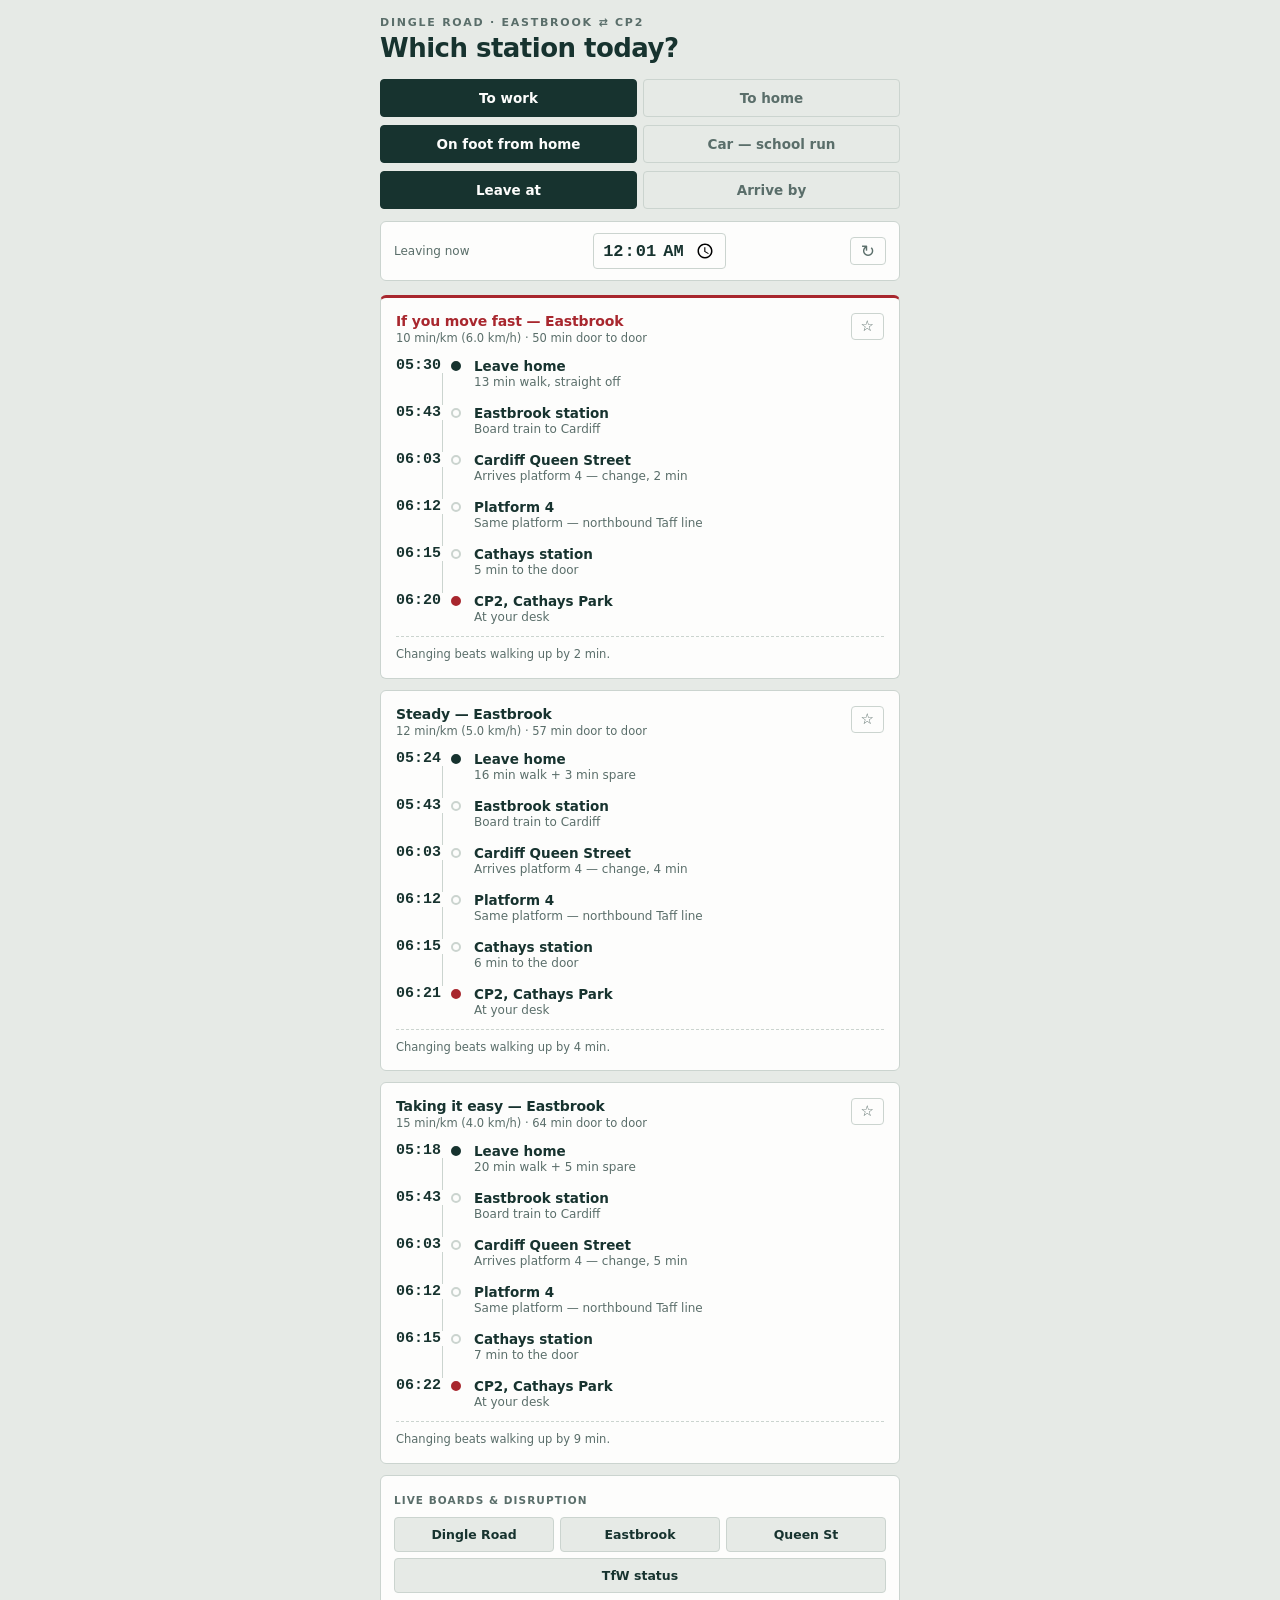
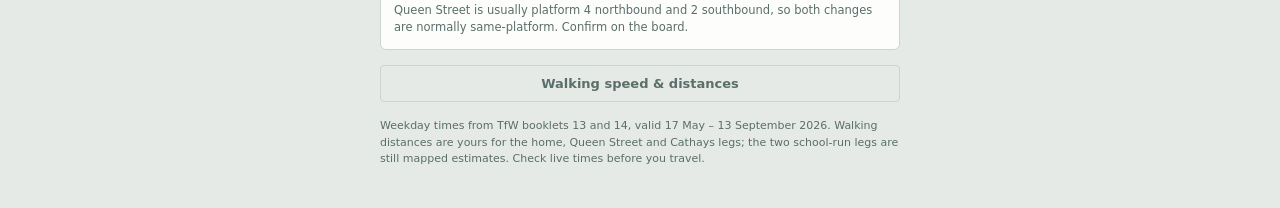
==== cathays-commute/index.html @ 0fca51f6 "Add Cathays Park commute planner" ====
<!DOCTYPE html>
<html lang="en">
<head>
<meta charset="utf-8">
<meta name="viewport" content="width=device-width, initial-scale=1, viewport-fit=cover">
<meta name="apple-mobile-web-app-capable" content="yes">
<meta name="apple-mobile-web-app-status-bar-style" content="default">
<meta name="apple-mobile-web-app-title" content="Cathays">
<meta name="theme-color" content="#E6EAE6">
<meta name="robots" content="noindex, nofollow, noarchive">
<title>Cathays Park commute</title>
<style>
  :root{--stone:#E6EAE6;--ink:#17332F;--slate:#5A6E6A;--hair:#CBD4CF;--card:#FDFDFC;
        --signal:#A8272E;--pin:#8A6A1F}
  *{box-sizing:border-box}
  html,body{margin:0;padding:0}
  body{background:var(--stone);color:var(--ink);
    font-family:ui-sans-serif,system-ui,-apple-system,"Segoe UI",sans-serif;
    padding:max(16px,env(safe-area-inset-top)) 14px calc(40px + env(safe-area-inset-bottom));
    -webkit-text-size-adjust:100%}
  .wrap{max-width:520px;margin:0 auto}
  .eyebrow{font-size:11px;letter-spacing:.16em;text-transform:uppercase;color:var(--slate);font-weight:700}
  h1{margin:5px 0 16px;font-size:26px;line-height:1.12;font-weight:700;letter-spacing:-.02em}
  .row{display:flex;gap:6px;margin-bottom:8px}
  button{font:inherit}
  .tab{flex:1;padding:10px 4px;font-size:13.5px;font-weight:600;cursor:pointer;
    border:1px solid var(--hair);background:transparent;color:var(--slate);border-radius:4px}
  .tab[aria-selected="true"]{background:var(--ink);color:var(--card);border-color:var(--ink)}
  .panel{background:var(--card);border:1px solid var(--hair);border-radius:6px;padding:11px 13px;
    margin:12px 0 14px;display:flex;align-items:center;justify-content:space-between;gap:10px}
  .mono{font-family:ui-monospace,SFMono-Regular,Menlo,monospace;font-variant-numeric:tabular-nums}
  input[type=time],input[type=number]{font:inherit;border:1px solid var(--hair);border-radius:4px;
    background:var(--card);color:var(--ink);padding:5px 8px}
  input[type=time]{font-family:ui-monospace,Menlo,monospace;font-size:17px;font-weight:700}
  input[type=number]{width:64px;text-align:right;font-variant-numeric:tabular-nums}
  #refresh{border:1px solid var(--hair);background:transparent;color:var(--slate);
    border-radius:4px;padding:4px 10px;font-size:17px;line-height:1.1;cursor:pointer}
  #refresh:active{background:var(--ink);color:var(--card)}

  .card{background:var(--card);border:1px solid var(--hair);border-radius:6px;padding:15px;margin-bottom:11px}
  .card.t0{border-top:3px solid var(--signal)}
  .card.pinned{border:2px solid var(--pin);background:#FDFBF4}
  .head{display:flex;align-items:flex-start;justify-content:space-between;gap:10px}
  .card h2{margin:0;font-size:14px;font-weight:700;letter-spacing:-.01em}
  .paceline{font-size:11.5px;color:var(--slate);margin-top:2px}
  .t0 h2{color:var(--signal)}
  .pinned h2{color:var(--pin)}
  .star{flex:0 0 auto;border:1px solid var(--hair);background:transparent;color:var(--slate);
    border-radius:4px;padding:5px 9px;font-size:15px;line-height:1;cursor:pointer}
  .star.on{background:var(--pin);border-color:var(--pin);color:var(--card)}
  .meta{font-size:12px;color:var(--slate)}
  ol.spine{list-style:none;margin:13px 0 0;padding:0}
  ol.spine li{display:flex;gap:13px;position:relative;padding-bottom:16px}
  ol.spine li:last-child{padding-bottom:0}
  ol.spine li:not(:last-child)::before{content:"";position:absolute;left:46px;top:15px;bottom:0;width:1px;background:var(--hair)}
  .t{width:42px;text-align:right;font-size:15px;font-weight:600;line-height:15px}
  .dot{width:10px;height:10px;border-radius:99px;margin-top:3px;flex:0 0 auto;
    background:var(--card);border:2px solid var(--hair);z-index:1}
  .dot.start{background:var(--ink);border-color:var(--ink)}
  .dot.end{background:var(--signal);border-color:var(--signal)}
  .pinned .dot.end{background:var(--pin);border-color:var(--pin)}
  .place{font-size:13.5px;font-weight:600;line-height:16px;display:block}
  .note{font-size:12px;color:var(--slate);margin-top:1px;display:block}
  .verdict{margin-top:12px;padding-top:9px;border-top:1px dashed var(--hair);font-size:11.5px;color:var(--slate);line-height:1.45}
  .pinbar{background:#FDFBF4;border:1px solid var(--pin);border-radius:6px;padding:10px 13px;
    margin-bottom:11px;display:flex;align-items:center;justify-content:space-between;gap:10px}
  .pinbar span{font-size:12px;color:var(--pin);font-weight:600}
  .pinbar button{border:1px solid var(--pin);background:transparent;color:var(--pin);
    border-radius:4px;padding:5px 10px;font-size:12px;font-weight:600;cursor:pointer}

  .settings-btn{margin-top:4px;width:100%;padding:10px;font-size:13px;font-weight:600;color:var(--slate);
    background:transparent;border:1px solid var(--hair);border-radius:4px;cursor:pointer}
  #settings{background:var(--card);border:1px solid var(--hair);border-top:none;
    border-radius:0 0 6px 6px;padding:8px 13px 12px}
  #settings label{display:flex;align-items:center;justify-content:space-between;gap:10px;padding:6px 0;font-size:13px}
  #settings label span:first-child{flex:1}
  #settings input.isDefault{color:#5F6E6B}
  #settings input.changed{color:var(--ink);font-weight:700;border-color:var(--ink)}
  #settings input::placeholder{color:#5F6E6B}
  .sechead{font-size:10.5px;letter-spacing:.12em;text-transform:uppercase;font-weight:700;
    color:var(--slate);margin:12px 0 2px;padding-top:8px;border-top:1px dashed var(--hair)}
  .sechead:first-child{border-top:none;padding-top:0;margin-top:2px}
  .unit{width:46px;font-size:11.5px;color:var(--slate);text-align:right}
  .setfoot{display:flex;gap:6px;margin-top:12px}
  .setfoot button{flex:1;padding:7px 4px;font-size:12px;font-weight:600;cursor:pointer;
    border:1px solid var(--hair);background:transparent;color:var(--slate);border-radius:4px}
  #setstatus{margin-top:9px;font-size:11.5px;line-height:1.5;color:var(--slate)}
  #setstatus .warn{color:var(--signal);font-weight:600}

  .links{background:var(--card);border:1px solid var(--hair);border-radius:6px;padding:13px;margin-bottom:11px}
  .links .lbl{font-size:10.5px;letter-spacing:.1em;text-transform:uppercase;font-weight:700;color:var(--slate)}
  .links .grid{display:flex;flex-wrap:wrap;gap:6px;margin-top:9px}
  .links a{flex:1 1 30%;text-align:center;padding:9px 6px;font-size:12.5px;font-weight:600;
    text-decoration:none;color:var(--ink);border:1px solid var(--hair);border-radius:4px;background:var(--stone)}
  .links p{margin:9px 0 0;font-size:11.5px;line-height:1.5;color:var(--slate)}
  footer{font-size:11px;line-height:1.5;color:var(--slate);margin-top:16px}
  .hidden{display:none}
</style>
</head>
<body>
<div class="wrap">
  <div class="eyebrow" id="eyebrow">Dingle Road · Eastbrook ⇄ CP2</div>
  <h1>Which station today?</h1>

  <div class="row" role="tablist">
    <button class="tab" id="dirIn" role="tab" aria-selected="true">To work</button>
    <button class="tab" id="dirOut" role="tab" aria-selected="false">To home</button>
  </div>
  <div class="row" role="tablist">
    <button class="tab" id="origHome" role="tab" aria-selected="true">On foot from home</button>
    <button class="tab" id="origCar" role="tab" aria-selected="false">Car — school run</button>
  </div>
  <div class="row" role="tablist">
    <button class="tab" id="modeNow" role="tab" aria-selected="true">Leave at</button>
    <button class="tab" id="modeArrive" role="tab" aria-selected="false">Arrive by</button>
  </div>

  <div class="panel">
    <span class="meta" id="panelLabel">Leaving now</span>
    <input type="time" id="departAt">
    <input type="time" id="arriveBy" value="09:00" class="hidden">
    <button id="refresh" title="Reset to now">&#8635;</button>
  </div>

  <div id="pinbar"></div>
  <div id="results"></div>

  <button class="settings-btn" id="toggleSettings">Walking speed &amp; distances</button>
  <div id="settings" class="hidden"></div>

  <footer id="foot"></footer>
</div>

<script>
/* ==================================================================
   TIMETABLE DATA — weekdays, Saturday-only columns removed.
   Penarth / Dingle Road / Eastbrook: TfW Booklet 14.
   Cathays: TfW Booklet 13.  Both valid 17 May – 13 September 2026.
   Times are anchored on Cardiff Central, as the booklets publish it.
   Queen Street is derived: +5 min after Central northbound,
   -6 min before Central southbound (conservative end of the 5–6 min
   spread, so a connection is never shown tighter than it is).
================================================================== */
const NB_PEN=[["0605","0617"],["0635","0647"],["0650","0703"],["0705","0717"],["0720","0733"],["0735","0747"],["0750","0803"],["0805","0817"],["0820","0833"],["0835","0847"],["0850","0903"],["0905","0917"],["0920","0933"],["0935","0948"],["0950","1003"],["1005","1017"],["1020","1033"],["1035","1047"],["1050","1103"],["1105","1117"],["1120","1133"],["1135","1147"],["1150","1203"],["1205","1217"],["1220","1233"],["1235","1247"],["1250","1303"],["1305","1317"],["1320","1333"],["1335","1347"],["1350","1403"],["1405","1417"],["1420","1433"],["1435","1447"],["1450","1503"],["1505","1517"],["1520","1533"],["1535","1547"],["1550","1603"],["1605","1617"],["1620","1633"],["1635","1647"],["1650","1703"],["1705","1717"],["1720","1733"],["1735","1747"],["1750","1803"],["1805","1817"],["1820","1833"],["1835","1847"],["1850","1904"],["1905","1917"],["1935","1947"],["2005","2018"],["2035","2047"],["2105","2117"],["2135","2147"],["2205","2218"],["2235","2249"],["2304","2318"],["2336","2349"]];
const NB_EBK=[["0543","0558"],["0607","0621"],["0626","0641"],["0637","0651"],["0707","0721"],["0726","0741"],["0737","0751"],["0756","0811"],["0807","0821"],["0826","0841"],["0837","0851"],["0856","0911"],["0907","0921"],["0926","0941"],["0937","0952"],["0956","1011"],["1007","1021"],["1026","1041"],["1037","1051"],["1056","1111"],["1107","1121"],["1126","1141"],["1137","1151"],["1156","1211"],["1207","1221"],["1226","1241"],["1237","1251"],["1256","1311"],["1307","1321"],["1326","1341"],["1337","1351"],["1356","1411"],["1407","1421"],["1426","1441"],["1437","1451"],["1456","1511"],["1507","1521"],["1526","1541"],["1537","1551"],["1556","1611"],["1607","1621"],["1626","1641"],["1637","1651"],["1656","1711"],["1707","1721"],["1726","1741"],["1737","1751"],["1756","1811"],["1807","1821"],["1826","1841"],["1837","1851"],["1856","1911"],["1907","1923"],["1926","1941"],["1937","1953"],["2007","2023"],["2026","2040"],["2056","2111"],["2126","2140"],["2156","2212"],["2224","2236"],["2307","2321"],["2326","2342"]];
const SB_PEN=[["0616","0624","0628"],["0632","0643","0647"],["0650","0658","0702"],["0705","0713","0717"],["0720","0728","0732"],["0735","0743","0747"],["0750","0758","0802"],["0805","0813","0817"],["0820","0828","0832"],["0835","0843","0847"],["0850","0858","0902"],["0905","0913","0917"],["0920","0928","0932"],["0935","0943","0947"],["0950","0958","1002"],["1005","1013","1017"],["1020","1028","1032"],["1035","1043","1047"],["1050","1058","1103"],["1105","1113","1117"],["1120","1128","1133"],["1135","1143","1148"],["1150","1158","1203"],["1205","1213","1218"],["1220","1228","1233"],["1235","1243","1248"],["1250","1258","1303"],["1305","1313","1318"],["1320","1328","1333"],["1335","1343","1348"],["1350","1358","1403"],["1405","1413","1418"],["1420","1428","1433"],["1435","1443","1448"],["1450","1458","1503"],["1505","1513","1518"],["1520","1528","1533"],["1535","1543","1548"],["1550","1558","1603"],["1605","1613","1618"],["1620","1628","1633"],["1635","1643","1648"],["1650","1658","1703"],["1705","1713","1718"],["1720","1728","1733"],["1735","1743","1748"],["1750","1758","1803"],["1805","1813","1818"],["1820","1828","1833"],["1835","1843","1847"],["1850","1858","1902"],["1905","1913","1917"],["1935","1943","1948"],["2005","2013","2017"],["2035","2043","2047"],["2105","2113","2117"],["2135","2143","2147"],["2205","2213","2218"],["2248","2257","2301"],["2305","2313","2318"]];
const SB_EBK=[["0515","0526"],["0529","0540"],["0539","0549"],["0610","0621"],["0629","0640"],["0637","0648"],["0659","0710"],["0709","0720"],["0729","0740"],["0739","0749"],["0759","0810"],["0809","0820"],["0829","0840"],["0839","0849"],["0859","0910"],["0909","0920"],["0930","0941"],["0938","0949"],["0959","1010"],["1009","1020"],["1029","1040"],["1039","1049"],["1059","1110"],["1109","1120"],["1129","1140"],["1139","1149"],["1159","1210"],["1209","1220"],["1229","1240"],["1239","1249"],["1259","1310"],["1309","1320"],["1329","1340"],["1339","1349"],["1359","1410"],["1409","1420"],["1429","1440"],["1439","1449"],["1459","1510"],["1509","1520"],["1529","1540"],["1539","1549"],["1559","1610"],["1609","1620"],["1629","1640"],["1639","1649"],["1659","1710"],["1709","1720"],["1729","1740"],["1739","1749"],["1759","1810"],["1809","1820"],["1829","1840"],["1839","1849"],["1909","1920"],["1939","1949"],["1959","2010"],["2039","2049"],["2058","2109"],["2139","2149"],["2212","2223"],["2240","2250"],["2330","2341"]];
const CATH_NB=["0536","0603","0607","0615","0633","0637","0645","0703","0707","0715","0733","0737","0745","0803","0807","0815","0833","0837","0845","0903","0907","0915","0933","0937","0945","1003","1007","1015","1033","1037","1045","1103","1107","1115","1133","1137","1145","1203","1207","1215","1233","1237","1245","1303","1307","1315","1333","1337","1345","1403","1407","1415","1433","1437","1445","1503","1507","1515","1533","1537","1545","1603","1607","1615","1633","1637","1645","1703","1707","1715","1733","1737","1745","1803","1807","1815","1833","1837","1845","1903","1907","1915","1933","1937","1945","2003","2007","2015","2033","2039","2045","2106","2115","2137","2145","2206","2215","2232","2236","2245","2307","2315","2335","2349","2352"];
const CATH_SB=["0539","0608","0626","0645","0702","0708","0715","0732","0738","0745","0802","0808","0815","0832","0838","0845","0902","0908","0915","0932","0938","0945","1002","1008","1015","1032","1038","1045","1102","1108","1115","1132","1138","1145","1202","1208","1215","1232","1238","1245","1302","1308","1315","1332","1337","1345","1402","1408","1415","1432","1438","1445","1502","1508","1515","1532","1538","1545","1602","1608","1615","1632","1638","1645","1702","1708","1715","1732","1738","1745","1802","1808","1815","1832","1838","1845","1902","1908","1915","1932","1938","1945","2002","2008","2015","2032","2038","2045","2059","2108","2115","2132","2138","2145","2208","2215","2232","2245"];

const QS_AFTER_CDF=5, QS_BEFORE_CDF=6, CYS_NB_LEAD=3, CYS_SB_RUN=5;
const QS_PLAT_NB="4", QS_PLAT_SB="2";

/* ---- Walking legs, in km. Straight-line distance between mapped
   points × 1.25 for real street routing. Adjustable below. ---- */
const DIST={
  dHomeDingle:1.8, dHomeEastbrook:1.3,   // measured
  dCarDingle:0.45, dCarPenarth:0.62,     // still mapped estimates
  dQueenSt:1.7,    dCathays:0.3          // measured
};
/* Three walking paces in min/km, set directly rather than derived. */
const DEFAULTS={paceFast:10, paceSteady:12, paceEasy:15,
                doorTime:2, buffer:3, change:4, ...DIST};

const TIERS=[
  {id:"fast",  name:"If you move fast", pk:"paceFast",   buffer:0, chgK:0.5,
   blurb:"no hanging about"},
  {id:"steady",name:"Steady",           pk:"paceSteady", buffer:1, chgK:1,
   blurb:"normal pace"},
  {id:"easy",  name:"Taking it easy",   pk:"paceEasy",   buffer:1.6, chgK:1.25,
   blurb:"unhurried, with slack"}
];
const paceOf=T=>cfg[T.pk];

const toMin=t=>+t.slice(0,2)*60 + +t.slice(2);
const fmt=m=>{const x=((m%1440)+1440)%1440;
  return String(Math.floor(x/60)).padStart(2,"0")+":"+String(x%60).padStart(2,"0")};
const CNB=CATH_NB.map(toMin), CSB=CATH_SB.map(toMin);

/* ---------- settings ---------- */
const KEY="cathaysCfg10", PINKEY="cathaysPin1";
let storageOK=true, cfg={...DEFAULTS};
const FIELDS=[
  ["§Walking pace"],
  ["paceFast","Moving fast","min/km"],
  ["paceSteady","Steady","min/km"],
  ["paceEasy","Taking it easy","min/km"],
  ["§Distances"],
  ["dHomeEastbrook","Home to Eastbrook","km"],
  ["dHomeDingle","Home to Dingle Road","km"],
  ["dCarDingle","Car (school) to Dingle Road","km"],
  ["dCarPenarth","Car (school) to Penarth","km"],
  ["dQueenSt","Queen Street to CP2","km"],
  ["dCathays","Cathays station to CP2","km"],
  ["§Fixed times"],
  ["doorTime","Getting into CP2","min"],
  ["buffer","Spare time at the station","min"],
  ["change","Change at Queen Street","min"]
];
const KEYS=FIELDS.filter(f=>f.length>1).map(f=>f[0]);
const isDist=k=>k.startsWith("d")&&k!=="doorTime";

(function load(){
  try{
    const q=new URLSearchParams(location.hash.replace(/^#/,""));
    const w=q.get("w");
    if(w){ const v=w.split("."); let ok=false;
      KEYS.forEach((k,i)=>{ const n=parseFloat(v[i]);
        if(!isNaN(n)&&n>=0&&n<=200){cfg[k]=n;ok=true;} });
      if(ok) return; }
  }catch(e){}
  try{ const s=localStorage.getItem(KEY); if(s) cfg={...cfg,...JSON.parse(s)}; }
  catch(e){ storageOK=false; }
})();
function save(){ try{ localStorage.setItem(KEY,JSON.stringify(cfg)); storageOK=true; }
                 catch(e){ storageOK=false; } }
const encode=()=>"w="+KEYS.map(k=>cfg[k]).join(".");

/* ---------- pin ---------- */
const PIN_MINS=30;
let pin=null;
try{ const s=localStorage.getItem(PINKEY); if(s) pin=JSON.parse(s); }catch(e){}
function pinAlive(){
  if(!pin) return false;
  const age=(Date.now()-pin.at)/60000;
  if(age>PIN_MINS){ pin=null; try{localStorage.removeItem(PINKEY)}catch(e){} return false; }
  return true;
}
function setPin(p){ pin=p; try{ p?localStorage.setItem(PINKEY,JSON.stringify(p))
                                 :localStorage.removeItem(PINKEY); }catch(e){} }

/* ---------- state ---------- */
let mode="now", direction="in", origin="home", departTouched=false;
const nowMin=()=>{const d=new Date();return d.getHours()*60+d.getMinutes()};
const departField=()=>document.getElementById("departAt");
const departValue=()=>{const v=departField().value; return v?toMin(v.replace(":","")):nowMin()};

const stations=()=> origin==="car" ? ["Dingle Road","Penarth"] : ["Dingle Road","Eastbrook"];
function distFor(st){
  if(origin==="car") return st==="Penarth"?cfg.dCarPenarth:cfg.dCarDingle;
  return st==="Eastbrook"?cfg.dHomeEastbrook:cfg.dHomeDingle;
}
/* minutes to walk a distance at a tier's pace */
const wk=(km,T)=>Math.max(1,Math.round(km*paceOf(T)));
const buf=T=>Math.round(cfg.buffer*T.buffer);
const chg=T=>Math.max(1,Math.round(cfg.change*T.chgK));

/* ---------- outbound ---------- */
function buildOut(st,T){
  const walk=wk(distFor(st),T), src=st==="Eastbrook"?NB_EBK:NB_PEN;
  const qsWalk=wk(cfg.dQueenSt,T)+cfg.doorTime, cyWalk=wk(cfg.dCathays,T)+cfg.doorTime;
  return src.map(rec=>{
    const cdf=toMin(rec[1]);
    const dep=st==="Dingle Road"?toMin(rec[0])+2:toMin(rec[0]);
    const qs=cdf+QS_AFTER_CDF;
    const leave=dep-walk-buf(T);
    const walkArr=qs+qsWalk;
    const c=CNB.find(x=>x-CYS_NB_LEAD>=qs+chg(T));
    const trainArr=c!=null?c+cyWalk:null;
    const useTrain=trainArr!=null&&trainArr<walkArr;
    const arrive=useTrain?trainArr:walkArr;
    return {leave,dep,qs,walkArr,trainArr,cathays:c??null,
            qsDep:c!=null?c-CYS_NB_LEAD:null,arrive,
            route:useTrain?"change":"walk",door:arrive-leave,walk,qsWalk,cyWalk};
  });
}
/* ---------- return ---------- */
function buildBack(st,T){
  const walk=wk(distFor(st),T), src=st==="Eastbrook"?SB_EBK:SB_PEN;
  const qsWalk=wk(cfg.dQueenSt,T), cyWalk=wk(cfg.dCathays,T);
  return src.map(rec=>{
    const qsDep=toMin(rec[0])-QS_BEFORE_CDF;
    const arrSt=st==="Eastbrook"?toMin(rec[1]):st==="Dingle Road"?toMin(rec[1]):toMin(rec[2]);
    const byWalk=qsDep-qsWalk-buf(T);
    const hop=CSB.filter(c=>c+CYS_SB_RUN+chg(T)<=qsDep).pop();
    const byHop=hop!=null?hop-cyWalk-buf(T):-Infinity;
    const useHop=byHop>byWalk;
    const leave=useHop?byHop:byWalk;
    const arrive=arrSt+walk;
    return {leave,dep:qsDep,arrSt,arrive,door:arrive-leave,walk,qsWalk,cyWalk,
            useHop,hop,gain:byHop-byWalk};
  });
}
function pick(list){
  if(mode==="now"){ const from=departValue();
    return list.filter(o=>o.leave>=from).sort((a,b)=>a.arrive-b.arrive)[0]||null; }
  const tgt=toMin(document.getElementById("arriveBy").value.replace(":",""));
  return list.filter(o=>o.arrive<=tgt).sort((a,b)=>b.leave-a.leave)[0]||null;
}

/* ---------- rendering ---------- */
const START=()=>origin==="car"?"Leave the car":"Leave home";
const END=()=>origin==="car"?"Back at the car":"Home";
const ENDN=()=>origin==="car"?"Where you parked":"Front door";
const spine=rows=>"<ol class=spine>"+rows.map(r=>
  `<li><span class="t mono">${fmt(r[0])}</span><span class="dot ${r[3]||""}"></span>
   <span style="flex:1;min-width:0"><span class=place>${r[1]}</span><span class=note>${r[2]}</span></span></li>`
).join("")+"</ol>";

function rowsOut(st,o,T){
  const r=[[o.leave,START(),o.walk+" min walk"+(buf(T)?" + "+buf(T)+" min spare":", straight off"),"start"],
           [o.dep,st+" station","Board train to Cardiff",""],
           [o.qs,"Cardiff Queen Street",o.route==="change"
             ?"Arrives platform "+QS_PLAT_NB+" — change, "+chg(T)+" min":"Walk from here",""]];
  if(o.route==="change"){
    r.push([o.qsDep,"Platform "+QS_PLAT_NB,"Same platform — northbound Taff line",""]);
    r.push([o.cathays,"Cathays station",o.cyWalk+" min to the door",""]);
  }
  r.push([o.arrive,"CP2, Cathays Park","At your desk","end"]);
  return r;
}
function rowsBack(st,o,T){
  return o.useHop?[
    [o.leave,"Leave CP2",o.cyWalk+" min walk"+(buf(T)?" + "+buf(T)+" min spare":", straight off"),"start"],
    [o.hop,"Cathays station","One stop down",""],
    [o.hop+CYS_SB_RUN,"Cardiff Queen Street","Platform "+QS_PLAT_SB+" — change, "+(o.dep-o.hop-CYS_SB_RUN)+" min",""],
    [o.dep,"Platform "+QS_PLAT_SB,"Same platform — southbound",""],
    [o.arrSt,st+" station",o.walk+" min walk",""],
    [o.arrive,END(),ENDN(),"end"]
  ]:[
    [o.leave,"Leave CP2",o.qsWalk+" min walk"+(buf(T)?" + "+buf(T)+" min spare":", straight off"),"start"],
    [o.dep,"Cardiff Queen Street","Platform "+QS_PLAT_SB,""],
    [o.arrSt,st+" station",o.walk+" min walk",""],
    [o.arrive,END(),ENDN(),"end"]
  ];
}

function card(T,idx,st,o,pinned){
  const pace=paceOf(T), kmh=(60/pace).toFixed(1);
  if(!o) return `<div class="card"><div class=head><div>
    <h2>${T.name}</h2><div class=paceline>${pace} min/km · ${T.blurb}</div></div></div>
    <div class=meta style="margin-top:9px">Nothing catchable at this pace.</div></div>`;
  const rows=direction==="in"?rowsOut(st,o,T):rowsBack(st,o,T);
  const id=[direction,origin,T.id,st,o.dep].join("|");
  return `<div class="card ${pinned?"pinned":"t"+idx}">
    <div class=head>
      <div><h2>${T.name} — ${direction==="in"?st:"home via "+st}</h2>
      <div class=paceline>${pace} min/km (${kmh} km/h) · ${o.door} min door to door</div></div>
      <button class="star ${pinned?"on":""}" data-pin="${id}"
        title="${pinned?"Unpin":"Pin this for 30 min"}">${pinned?"★":"☆"}</button>
    </div>
    ${spine(rows)}
    <div class=verdict>${verdict(o,T)}</div></div>`;
}
function verdict(o,T){
  if(direction==="in")
    return o.route==="change"?`Changing beats walking up by ${o.walkArr-o.trainArr} min.`
      :o.trainArr==null?"No onward Cathays train — walking up from Queen Street."
      :`Walking up beats the ${fmt(o.cathays)} Cathays train by ${o.trainArr-o.walkArr} min.`;
  return o.useHop?`Riding down from Cathays buys ${o.gain} min at your desk.`
    :"Walking to Queen Street beats the Cathays hop.";
}

const CRS={"Dingle Road":"DGL","Penarth":"PEN","Eastbrook":"EBK"};
const rtt=c=>"https://www.realtimetrains.co.uk/search/simple/gb-nr:"+c;
function liveLinks(sts){
  const b=direction==="in"?sts.map(s=>[s,CRS[s]]).concat([["Queen St","CDQ"]])
                          :[["Queen St","CDQ"],["Cathays","CYS"]].concat(sts.map(s=>[s,CRS[s]]));
  return `<div class=links><span class=lbl>Live boards &amp; disruption</span>
   <div class=grid>${b.map(([n,c])=>`<a href="${rtt(c)}" target="_blank" rel="noopener">${n}</a>`).join("")}
   <a href="https://tfw.wales/service-status" target="_blank" rel="noopener">TfW status</a></div>
   <p>Queen Street is usually platform ${QS_PLAT_NB} northbound and ${QS_PLAT_SB} southbound,
   so both changes are normally same-platform. Confirm on the board.</p></div>`;
}

function render(){
  if(mode==="now"&&!departTouched&&!pinAlive()) departField().value=fmt(nowMin());
  document.getElementById("panelLabel").textContent =
      mode==="now"?(departTouched?"Leaving after":"Leaving now")
    : direction==="in"?"At my desk by":origin==="car"?"At the car by":"Home by";
  document.getElementById("eyebrow").textContent =
    (origin==="car"?"Dingle Road · Penarth":"Dingle Road · Eastbrook")+" ⇄ CP2";

  const sts=stations(), build=direction==="in"?buildOut:buildBack;
  let html="", bar="";

  if(pinAlive()){
    const [pd,po,pt,pst,pdep]=pin.id.split("|");
    const left=Math.max(0,PIN_MINS-Math.round((Date.now()-pin.at)/60000));
    bar=`<div class=pinbar><span>Locked on your ${fmt(+pdep)} — ${left} min left</span>
         <button id=unpin>Unpin</button></div>`;
    const T=TIERS.find(t=>t.id===pt)||TIERS[1];
    const o=build(pst,T).find(x=>x.dep===+pdep);
    if(o) html+=card(T,0,pst,o,true);
  }

  TIERS.forEach((T,i)=>{
    const opts=sts.map(s=>{const o=pick(build(s,T));return o?{s,o}:null}).filter(Boolean);
    opts.sort((a,b)=>(a.o.arrive-b.o.arrive)||(a.o.door-b.o.door));
    const best=opts[0];
    html+=card(T,i,best?best.s:sts[0],best?best.o:null,false);
  });

  document.getElementById("pinbar").innerHTML=bar;
  document.getElementById("results").innerHTML=html+liveLinks(sts);
  document.querySelectorAll("[data-pin]").forEach(b=>b.onclick=()=>{
    const id=b.getAttribute("data-pin");
    if(pinAlive()&&pin.id===id) setPin(null); else setPin({id,at:Date.now()});
    render();
  });
  const up=document.getElementById("unpin");
  if(up) up.onclick=()=>{setPin(null);render()};

  document.getElementById("foot").innerHTML=
   "Weekday times from TfW booklets 13 and 14, valid 17 May – 13 September 2026. "+
   "Walking distances are yours for the home, Queen Street and Cathays legs; the two "+
   "school-run legs are still mapped estimates. Check live times before you travel.";
  paint();
}

/* ---------- settings UI ---------- */
document.getElementById("settings").innerHTML = FIELDS.map(f=>{
  if(f.length===1) return `<div class=sechead>${f[0].slice(1)}</div>`;
  const [k,l,u]=f;
  return `<label><span>${l}</span>
    <input type=number inputmode=decimal step="${isDist(k)?"0.1":"1"}"
      min=0 id="f_${k}" value="${cfg[k]}"><span class=unit>${u}</span></label>`;
}).join("")
 + `<div class=setfoot><button id=copyLink>Copy link with my settings</button>
      <button id=resetAll>Reset all</button></div><div id=setstatus></div>`;

function paint(){
  const changed=KEYS.filter(k=>cfg[k]!==DEFAULTS[k]).length;
  const el=document.getElementById("setstatus");
  if(el) el.innerHTML = !storageOK
    ? `<span class=warn>This device is blocking storage.</span> Changes work now but won't survive a restart — use "Copy link with my settings".`
    : changed===0
      ? `Grey figures are the defaults. ${cfg.paceFast}/${cfg.paceSteady}/${cfg.paceEasy} min/km is `+
        `${(60/cfg.paceFast).toFixed(1)}/${(60/cfg.paceSteady).toFixed(1)}/${(60/cfg.paceEasy).toFixed(1)} km/h.`
      : `${changed} adjusted, held on this device. Safari can clear that after weeks unused — the link button makes it permanent.`;
  KEYS.forEach(k=>{const i=document.getElementById("f_"+k); if(!i) return;
    const def=cfg[k]===DEFAULTS[k];
    i.classList.toggle("isDefault",def); i.classList.toggle("changed",!def);});
}
KEYS.forEach(k=>document.getElementById("f_"+k).addEventListener("input",ev=>{
  const n=parseFloat(ev.target.value);
  cfg[k]=isNaN(n)?DEFAULTS[k]:Math.max(0,n); save(); render();
}));
document.getElementById("resetAll").onclick=()=>{
  cfg={...DEFAULTS}; KEYS.forEach(k=>document.getElementById("f_"+k).value=cfg[k]);
  try{localStorage.removeItem(KEY)}catch(e){}
  history.replaceState(null,"",location.pathname+location.search); save(); render();
};
document.getElementById("copyLink").onclick=e=>{
  history.replaceState(null,"",location.pathname+location.search+"#"+encode());
  const b=e.target,was=b.textContent;
  b.textContent="In the address bar — re-add to Home Screen";
  setTimeout(()=>b.textContent=was,2600);
};

/* ---------- wiring ---------- */
const sel=(id,on)=>document.getElementById(id).setAttribute("aria-selected",on?"true":"false");
document.getElementById("modeNow").onclick=()=>{mode="now";sel("modeNow",1);sel("modeArrive",0);
  departField().classList.remove("hidden");
  document.getElementById("arriveBy").classList.add("hidden");render()};
document.getElementById("modeArrive").onclick=()=>{mode="arrive";sel("modeNow",0);sel("modeArrive",1);
  departField().classList.add("hidden");
  document.getElementById("arriveBy").classList.remove("hidden");render()};
document.getElementById("arriveBy").addEventListener("input",render);
departField().addEventListener("input",()=>{departTouched=true;render()});
document.getElementById("dirIn").onclick=()=>{direction="in";sel("dirIn",1);sel("dirOut",0);render()};
document.getElementById("dirOut").onclick=()=>{direction="out";sel("dirIn",0);sel("dirOut",1);render()};
document.getElementById("origHome").onclick=()=>{origin="home";sel("origHome",1);sel("origCar",0);render()};
document.getElementById("origCar").onclick=()=>{origin="car";sel("origHome",0);sel("origCar",1);render()};
document.getElementById("toggleSettings").onclick=e=>{
  const h=document.getElementById("settings").classList.toggle("hidden");
  e.target.textContent=h?"Walking speed & distances":"Hide settings"};
document.getElementById("refresh").onclick=()=>{
  const b=document.getElementById("refresh");
  b.style.transition="transform .4s";b.style.transform="rotate(360deg)";
  setTimeout(()=>{b.style.transition="";b.style.transform=""},420);
  departTouched=false; setPin(null); departField().value=fmt(nowMin()); render();};

render();
setInterval(()=>{ if(pinAlive()){render();return;}
                  if(!departTouched||mode!=="now") render(); },20000);
document.addEventListener("visibilitychange",()=>{if(!document.hidden)render()});
</script>
</body>
</html>
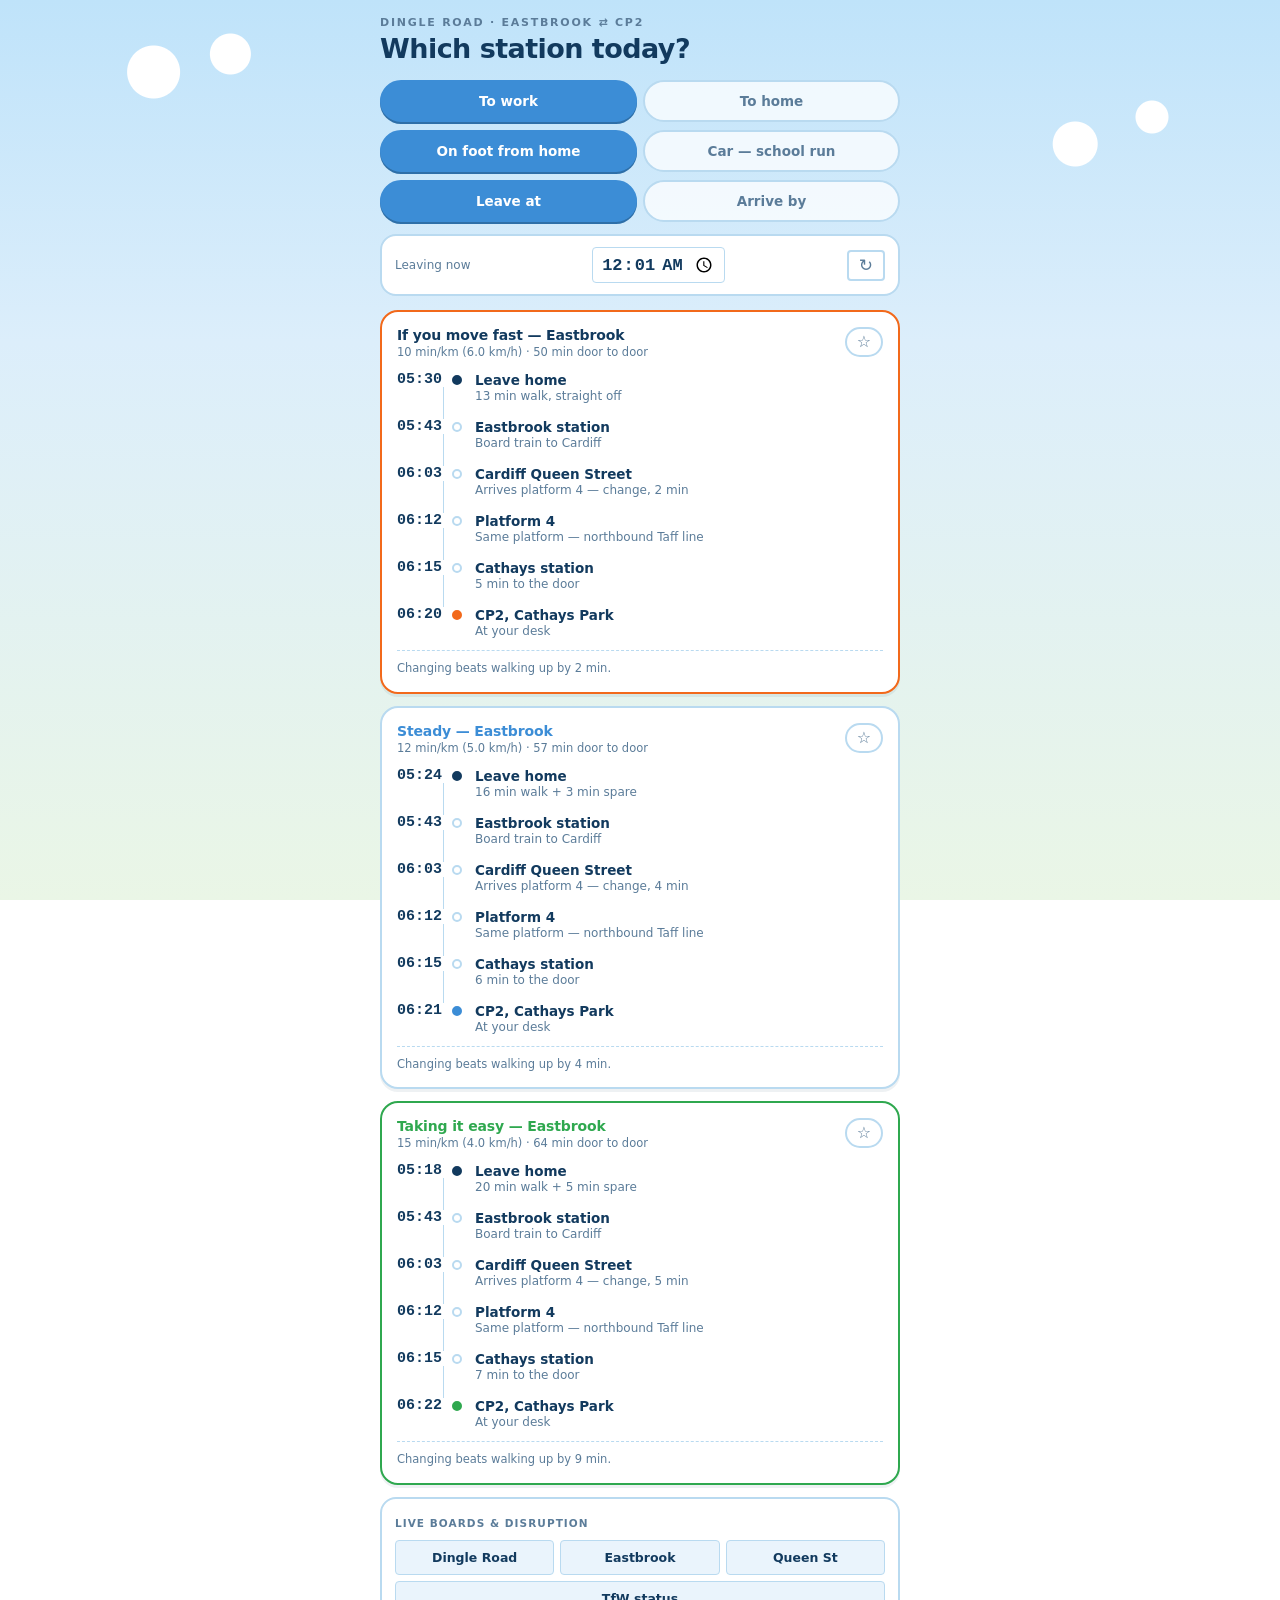
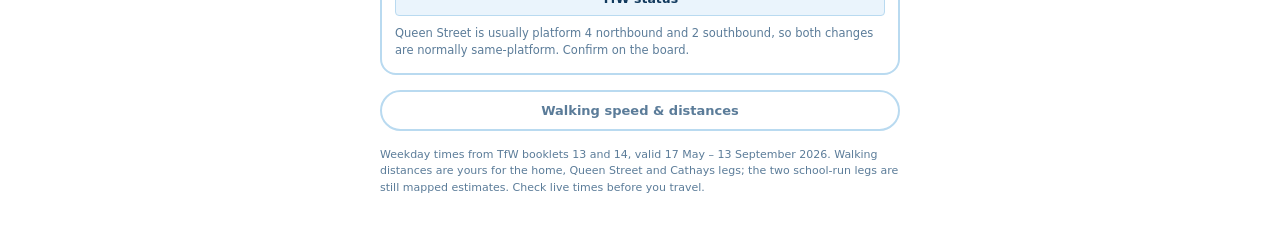
==== commit 18f8d42f: "Bright kid-friendly theme for commute planner" ====
--- a/cathays-commute/index.html
+++ b/cathays-commute/index.html
@@ -6,47 +6,64 @@
 <meta name="apple-mobile-web-app-capable" content="yes">
 <meta name="apple-mobile-web-app-status-bar-style" content="default">
 <meta name="apple-mobile-web-app-title" content="Cathays">
-<meta name="theme-color" content="#E6EAE6">
+<meta name="theme-color" content="#BFE3FA">
 <meta name="robots" content="noindex, nofollow, noarchive">
 <title>Cathays Park commute</title>
 <style>
-  :root{--stone:#E6EAE6;--ink:#17332F;--slate:#5A6E6A;--hair:#CBD4CF;--card:#FDFDFC;
-        --signal:#A8272E;--pin:#8A6A1F}
+  :root{--stone:#DCEEFB;--ink:#123A5E;--slate:#5B7C99;--hair:#B9DAF0;--card:#FFFFFF;
+        --signal:#F2691B;--pin:#F5B301;--go:#2FA84F;--calm:#3C8DD6}
   *{box-sizing:border-box}
   html,body{margin:0;padding:0}
-  body{background:var(--stone);color:var(--ink);
-    font-family:ui-sans-serif,system-ui,-apple-system,"Segoe UI",sans-serif;
+  body{color:var(--ink);
+    font-family:ui-rounded,"SF Pro Rounded",ui-sans-serif,system-ui,-apple-system,"Segoe UI",sans-serif;
     padding:max(16px,env(safe-area-inset-top)) 14px calc(40px + env(safe-area-inset-bottom));
-    -webkit-text-size-adjust:100%}
+    -webkit-text-size-adjust:100%;
+    background:
+      radial-gradient(circle at 12% 8%, #FFFFFF 0 26px, transparent 27px),
+      radial-gradient(circle at 18% 6%, #FFFFFF 0 20px, transparent 21px),
+      radial-gradient(circle at 84% 16%, #FFFFFF 0 22px, transparent 23px),
+      radial-gradient(circle at 90% 13%, #FFFFFF 0 16px, transparent 17px),
+      linear-gradient(#BFE3FA 0%, #DCEEFB 38%, #EAF6E6 100%);
+    background-attachment:fixed;background-repeat:no-repeat}
   .wrap{max-width:520px;margin:0 auto}
   .eyebrow{font-size:11px;letter-spacing:.16em;text-transform:uppercase;color:var(--slate);font-weight:700}
-  h1{margin:5px 0 16px;font-size:26px;line-height:1.12;font-weight:700;letter-spacing:-.02em}
+  h1{margin:5px 0 16px;font-size:27px;line-height:1.12;font-weight:800;letter-spacing:-.02em}
   .row{display:flex;gap:6px;margin-bottom:8px}
   button{font:inherit}
-  .tab{flex:1;padding:10px 4px;font-size:13.5px;font-weight:600;cursor:pointer;
-    border:1px solid var(--hair);background:transparent;color:var(--slate);border-radius:4px}
-  .tab[aria-selected="true"]{background:var(--ink);color:var(--card);border-color:var(--ink)}
-  .panel{background:var(--card);border:1px solid var(--hair);border-radius:6px;padding:11px 13px;
+  .tab{flex:1;padding:11px 4px;font-size:13.5px;font-weight:700;cursor:pointer;
+    border:2px solid var(--hair);background:rgba(255,255,255,.75);color:var(--slate);border-radius:999px}
+  .tab[aria-selected="true"]{background:var(--calm);color:#fff;border-color:var(--calm);
+    box-shadow:0 2px 0 #2E6FA8}
+  .panel{background:var(--card);border:2px solid var(--hair);border-radius:16px;padding:11px 13px;
     margin:12px 0 14px;display:flex;align-items:center;justify-content:space-between;gap:10px}
   .mono{font-family:ui-monospace,SFMono-Regular,Menlo,monospace;font-variant-numeric:tabular-nums}
   input[type=time],input[type=number]{font:inherit;border:1px solid var(--hair);border-radius:4px;
     background:var(--card);color:var(--ink);padding:5px 8px}
   input[type=time]{font-family:ui-monospace,Menlo,monospace;font-size:17px;font-weight:700}
   input[type=number]{width:64px;text-align:right;font-variant-numeric:tabular-nums}
-  #refresh{border:1px solid var(--hair);background:transparent;color:var(--slate);
+  #refresh{border:2px solid var(--hair);border-radius:999px;background:transparent;color:var(--slate);
     border-radius:4px;padding:4px 10px;font-size:17px;line-height:1.1;cursor:pointer}
   #refresh:active{background:var(--ink);color:var(--card)}
 
-  .card{background:var(--card);border:1px solid var(--hair);border-radius:6px;padding:15px;margin-bottom:11px}
-  .card.t0{border-top:3px solid var(--signal)}
-  .card.pinned{border:2px solid var(--pin);background:#FDFBF4}
+  .card{background:var(--card);border:2px solid var(--hair);border-radius:18px;padding:15px;
+    margin-bottom:12px;box-shadow:0 3px 0 rgba(18,58,94,.07)}
+  .card.t0{border-color:var(--signal)}
+  .card
+  .card.t1{border-color:var(--calm)}
+  .card.t1 h2{color:var(--calm)}
+  .card.t2{border-color:var(--go)}
+  .card.t2 h2{color:var(--go)}
+  .card.t0 .dot.end{background:var(--signal);border-color:var(--signal)}
+  .card.t1 .dot.end{background:var(--calm);border-color:var(--calm)}
+  .card.t2 .dot.end{background:var(--go);border-color:var(--go)}
+  .card.pinned{border:3px solid var(--pin);background:#FFFCF0}
   .head{display:flex;align-items:flex-start;justify-content:space-between;gap:10px}
   .card h2{margin:0;font-size:14px;font-weight:700;letter-spacing:-.01em}
   .paceline{font-size:11.5px;color:var(--slate);margin-top:2px}
-  .t0 h2{color:var(--signal)}
+  
   .pinned h2{color:var(--pin)}
-  .star{flex:0 0 auto;border:1px solid var(--hair);background:transparent;color:var(--slate);
-    border-radius:4px;padding:5px 9px;font-size:15px;line-height:1;cursor:pointer}
+  .star{flex:0 0 auto;border:2px solid var(--hair);background:#fff;color:var(--slate);
+    border-radius:999px;padding:5px 10px;font-size:16px;line-height:1;cursor:pointer}
   .star.on{background:var(--pin);border-color:var(--pin);color:var(--card)}
   .meta{font-size:12px;color:var(--slate)}
   ol.spine{list-style:none;margin:13px 0 0;padding:0}
@@ -62,16 +79,16 @@
   .place{font-size:13.5px;font-weight:600;line-height:16px;display:block}
   .note{font-size:12px;color:var(--slate);margin-top:1px;display:block}
   .verdict{margin-top:12px;padding-top:9px;border-top:1px dashed var(--hair);font-size:11.5px;color:var(--slate);line-height:1.45}
-  .pinbar{background:#FDFBF4;border:1px solid var(--pin);border-radius:6px;padding:10px 13px;
+  .pinbar{background:#FFF6D6;border:2px solid var(--pin);border-radius:16px;padding:10px 13px;
     margin-bottom:11px;display:flex;align-items:center;justify-content:space-between;gap:10px}
   .pinbar span{font-size:12px;color:var(--pin);font-weight:600}
   .pinbar button{border:1px solid var(--pin);background:transparent;color:var(--pin);
     border-radius:4px;padding:5px 10px;font-size:12px;font-weight:600;cursor:pointer}
 
-  .settings-btn{margin-top:4px;width:100%;padding:10px;font-size:13px;font-weight:600;color:var(--slate);
-    background:transparent;border:1px solid var(--hair);border-radius:4px;cursor:pointer}
-  #settings{background:var(--card);border:1px solid var(--hair);border-top:none;
-    border-radius:0 0 6px 6px;padding:8px 13px 12px}
+  .settings-btn{margin-top:4px;width:100%;padding:11px;font-size:13px;font-weight:700;color:var(--slate);
+    background:rgba(255,255,255,.8);border:2px solid var(--hair);border-radius:999px;cursor:pointer}
+  #settings{background:var(--card);border:2px solid var(--hair);
+    border-radius:16px;padding:8px 13px 12px;margin-top:8px}
   #settings label{display:flex;align-items:center;justify-content:space-between;gap:10px;padding:6px 0;font-size:13px}
   #settings label span:first-child{flex:1}
   #settings input.isDefault{color:#5F6E6B}
@@ -87,11 +104,11 @@
   #setstatus{margin-top:9px;font-size:11.5px;line-height:1.5;color:var(--slate)}
   #setstatus .warn{color:var(--signal);font-weight:600}
 
-  .links{background:var(--card);border:1px solid var(--hair);border-radius:6px;padding:13px;margin-bottom:11px}
+  .links{background:var(--card);border:2px solid var(--hair);border-radius:16px;padding:13px;margin-bottom:11px}
   .links .lbl{font-size:10.5px;letter-spacing:.1em;text-transform:uppercase;font-weight:700;color:var(--slate)}
   .links .grid{display:flex;flex-wrap:wrap;gap:6px;margin-top:9px}
   .links a{flex:1 1 30%;text-align:center;padding:9px 6px;font-size:12.5px;font-weight:600;
-    text-decoration:none;color:var(--ink);border:1px solid var(--hair);border-radius:4px;background:var(--stone)}
+    text-decoration:none;color:var(--ink);border:1px solid var(--hair);border-radius:4px;background:#EAF4FC}
   .links p{margin:9px 0 0;font-size:11.5px;line-height:1.5;color:var(--slate)}
   footer{font-size:11px;line-height:1.5;color:var(--slate);margin-top:16px}
   .hidden{display:none}
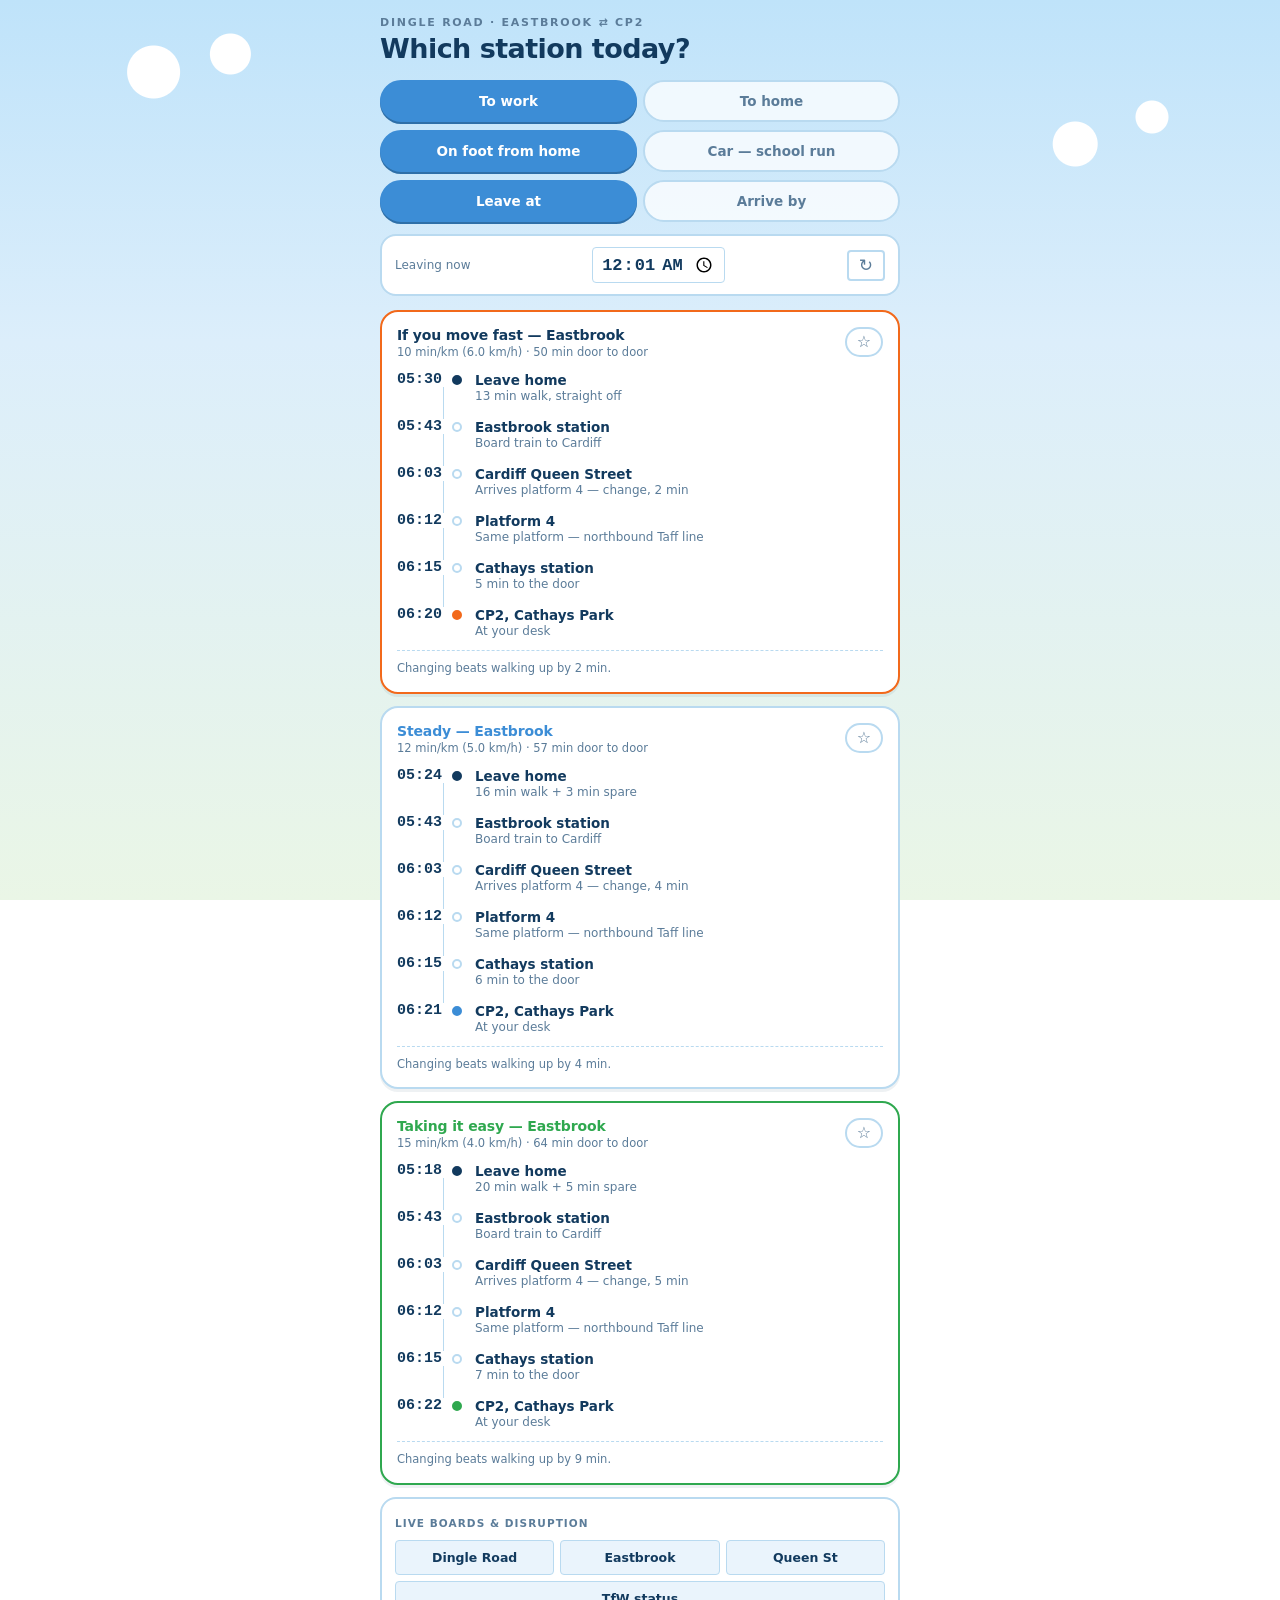
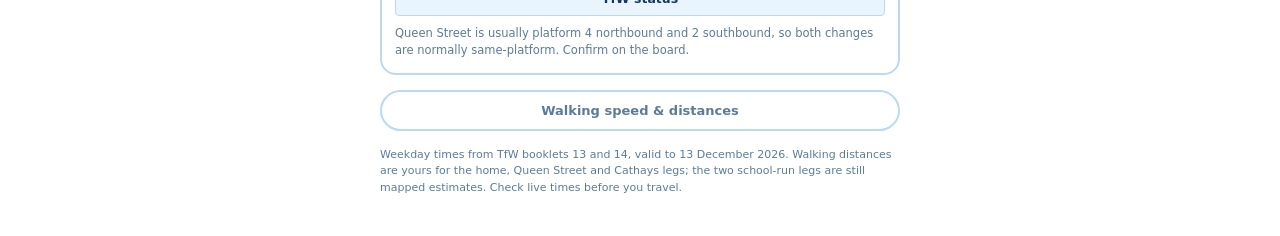
==== commit fbcb66b5: "Cathays commute: weekday times from TfW Booklet 14 (14 Sep – 13 Dec 2026); Booklet 13 extended to 13" ====
--- a/cathays-commute/index.html
+++ b/cathays-commute/index.html
@@ -9,6 +9,9 @@
 <meta name="theme-color" content="#BFE3FA">
 <meta name="robots" content="noindex, nofollow, noarchive">
 <title>Cathays Park commute</title>
+<link rel="manifest" href="manifest.json">
+<link rel="apple-touch-icon" href="icons/apple-touch-icon.png">
+<link rel="icon" type="image/png" href="icons/favicon.png">
 <style>
   :root{--stone:#DCEEFB;--ink:#123A5E;--slate:#5B7C99;--hair:#B9DAF0;--card:#FFFFFF;
         --signal:#F2691B;--pin:#F5B301;--go:#2FA84F;--calm:#3C8DD6}
@@ -151,17 +154,17 @@
 <script>
 /* ==================================================================
    TIMETABLE DATA — weekdays, Saturday-only columns removed.
-   Penarth / Dingle Road / Eastbrook: TfW Booklet 14.
-   Cathays: TfW Booklet 13.  Both valid 17 May – 13 September 2026.
+   Penarth / Dingle Road / Eastbrook: TfW Booklet 14, valid 14 Sep – 13 Dec 2026.
+   Cathays: TfW Booklet 13 (V2), valid 17 May – 13 Dec 2026.
    Times are anchored on Cardiff Central, as the booklets publish it.
    Queen Street is derived: +5 min after Central northbound,
    -6 min before Central southbound (conservative end of the 5–6 min
    spread, so a connection is never shown tighter than it is).
 ================================================================== */
-const NB_PEN=[["0605","0617"],["0635","0647"],["0650","0703"],["0705","0717"],["0720","0733"],["0735","0747"],["0750","0803"],["0805","0817"],["0820","0833"],["0835","0847"],["0850","0903"],["0905","0917"],["0920","0933"],["0935","0948"],["0950","1003"],["1005","1017"],["1020","1033"],["1035","1047"],["1050","1103"],["1105","1117"],["1120","1133"],["1135","1147"],["1150","1203"],["1205","1217"],["1220","1233"],["1235","1247"],["1250","1303"],["1305","1317"],["1320","1333"],["1335","1347"],["1350","1403"],["1405","1417"],["1420","1433"],["1435","1447"],["1450","1503"],["1505","1517"],["1520","1533"],["1535","1547"],["1550","1603"],["1605","1617"],["1620","1633"],["1635","1647"],["1650","1703"],["1705","1717"],["1720","1733"],["1735","1747"],["1750","1803"],["1805","1817"],["1820","1833"],["1835","1847"],["1850","1904"],["1905","1917"],["1935","1947"],["2005","2018"],["2035","2047"],["2105","2117"],["2135","2147"],["2205","2218"],["2235","2249"],["2304","2318"],["2336","2349"]];
-const NB_EBK=[["0543","0558"],["0607","0621"],["0626","0641"],["0637","0651"],["0707","0721"],["0726","0741"],["0737","0751"],["0756","0811"],["0807","0821"],["0826","0841"],["0837","0851"],["0856","0911"],["0907","0921"],["0926","0941"],["0937","0952"],["0956","1011"],["1007","1021"],["1026","1041"],["1037","1051"],["1056","1111"],["1107","1121"],["1126","1141"],["1137","1151"],["1156","1211"],["1207","1221"],["1226","1241"],["1237","1251"],["1256","1311"],["1307","1321"],["1326","1341"],["1337","1351"],["1356","1411"],["1407","1421"],["1426","1441"],["1437","1451"],["1456","1511"],["1507","1521"],["1526","1541"],["1537","1551"],["1556","1611"],["1607","1621"],["1626","1641"],["1637","1651"],["1656","1711"],["1707","1721"],["1726","1741"],["1737","1751"],["1756","1811"],["1807","1821"],["1826","1841"],["1837","1851"],["1856","1911"],["1907","1923"],["1926","1941"],["1937","1953"],["2007","2023"],["2026","2040"],["2056","2111"],["2126","2140"],["2156","2212"],["2224","2236"],["2307","2321"],["2326","2342"]];
-const SB_PEN=[["0616","0624","0628"],["0632","0643","0647"],["0650","0658","0702"],["0705","0713","0717"],["0720","0728","0732"],["0735","0743","0747"],["0750","0758","0802"],["0805","0813","0817"],["0820","0828","0832"],["0835","0843","0847"],["0850","0858","0902"],["0905","0913","0917"],["0920","0928","0932"],["0935","0943","0947"],["0950","0958","1002"],["1005","1013","1017"],["1020","1028","1032"],["1035","1043","1047"],["1050","1058","1103"],["1105","1113","1117"],["1120","1128","1133"],["1135","1143","1148"],["1150","1158","1203"],["1205","1213","1218"],["1220","1228","1233"],["1235","1243","1248"],["1250","1258","1303"],["1305","1313","1318"],["1320","1328","1333"],["1335","1343","1348"],["1350","1358","1403"],["1405","1413","1418"],["1420","1428","1433"],["1435","1443","1448"],["1450","1458","1503"],["1505","1513","1518"],["1520","1528","1533"],["1535","1543","1548"],["1550","1558","1603"],["1605","1613","1618"],["1620","1628","1633"],["1635","1643","1648"],["1650","1658","1703"],["1705","1713","1718"],["1720","1728","1733"],["1735","1743","1748"],["1750","1758","1803"],["1805","1813","1818"],["1820","1828","1833"],["1835","1843","1847"],["1850","1858","1902"],["1905","1913","1917"],["1935","1943","1948"],["2005","2013","2017"],["2035","2043","2047"],["2105","2113","2117"],["2135","2143","2147"],["2205","2213","2218"],["2248","2257","2301"],["2305","2313","2318"]];
-const SB_EBK=[["0515","0526"],["0529","0540"],["0539","0549"],["0610","0621"],["0629","0640"],["0637","0648"],["0659","0710"],["0709","0720"],["0729","0740"],["0739","0749"],["0759","0810"],["0809","0820"],["0829","0840"],["0839","0849"],["0859","0910"],["0909","0920"],["0930","0941"],["0938","0949"],["0959","1010"],["1009","1020"],["1029","1040"],["1039","1049"],["1059","1110"],["1109","1120"],["1129","1140"],["1139","1149"],["1159","1210"],["1209","1220"],["1229","1240"],["1239","1249"],["1259","1310"],["1309","1320"],["1329","1340"],["1339","1349"],["1359","1410"],["1409","1420"],["1429","1440"],["1439","1449"],["1459","1510"],["1509","1520"],["1529","1540"],["1539","1549"],["1559","1610"],["1609","1620"],["1629","1640"],["1639","1649"],["1659","1710"],["1709","1720"],["1729","1740"],["1739","1749"],["1759","1810"],["1809","1820"],["1829","1840"],["1839","1849"],["1909","1920"],["1939","1949"],["1959","2010"],["2039","2049"],["2058","2109"],["2139","2149"],["2212","2223"],["2240","2250"],["2330","2341"]];
+const NB_PEN=[["0605","0617"],["0635","0647"],["0650","0703"],["0705","0717"],["0720","0733"],["0735","0747"],["0750","0803"],["0805","0817"],["0820","0833"],["0835","0847"],["0850","0903"],["0905","0917"],["0920","0933"],["0935","0948"],["0950","1003"],["1005","1017"],["1020","1033"],["1035","1047"],["1050","1103"],["1105","1117"],["1120","1133"],["1135","1147"],["1150","1203"],["1205","1217"],["1220","1233"],["1235","1247"],["1250","1303"],["1305","1317"],["1320","1333"],["1335","1347"],["1350","1403"],["1405","1417"],["1420","1433"],["1435","1447"],["1450","1503"],["1505","1517"],["1520","1533"],["1535","1547"],["1550","1603"],["1605","1617"],["1620","1633"],["1635","1647"],["1650","1703"],["1705","1717"],["1720","1733"],["1735","1747"],["1750","1803"],["1805","1817"],["1820","1833"],["1835","1847"],["1850","1904"],["1905","1917"],["1935","1947"],["2005","2018"],["2035","2047"],["2105","2117"],["2135","2147"],["2205","2218"],["2235","2249"],["2304","2317"],["2336","2349"]];
+const NB_EBK=[["0543","0558"],["0607","0621"],["0626","0641"],["0637","0651"],["0707","0721"],["0726","0741"],["0737","0751"],["0756","0811"],["0807","0821"],["0826","0841"],["0837","0851"],["0856","0911"],["0907","0921"],["0926","0941"],["0937","0952"],["0956","1011"],["1007","1021"],["1026","1041"],["1037","1059"],["1056","1111"],["1107","1121"],["1126","1141"],["1137","1151"],["1156","1211"],["1207","1221"],["1226","1241"],["1237","1251"],["1256","1311"],["1307","1321"],["1326","1341"],["1337","1351"],["1356","1411"],["1407","1421"],["1426","1441"],["1437","1451"],["1456","1511"],["1507","1521"],["1526","1541"],["1537","1551"],["1556","1611"],["1607","1621"],["1626","1641"],["1637","1651"],["1656","1711"],["1707","1721"],["1726","1741"],["1737","1751"],["1756","1811"],["1807","1821"],["1826","1841"],["1837","1851"],["1856","1911"],["1907","1923"],["1937","1953"],["2007","2023"],["2026","2041"],["2056","2111"],["2126","2141"],["2156","2212"],["2224","2236"],["2307","2322"],["2326","2342"]];
+const SB_PEN=[["0550","0558","0602"],["0620","0628","0632"],["0632","0643","0647"],["0650","0658","0702"],["0705","0713","0717"],["0720","0728","0732"],["0735","0743","0747"],["0750","0758","0802"],["0805","0813","0817"],["0820","0828","0832"],["0835","0843","0847"],["0850","0858","0902"],["0905","0913","0917"],["0920","0928","0932"],["0935","0943","0947"],["0950","0958","1002"],["1005","1013","1017"],["1020","1028","1032"],["1035","1043","1047"],["1050","1058","1103"],["1105","1113","1117"],["1120","1128","1133"],["1135","1143","1148"],["1150","1158","1203"],["1205","1213","1218"],["1220","1228","1233"],["1235","1243","1248"],["1250","1258","1303"],["1305","1313","1318"],["1320","1328","1333"],["1335","1343","1348"],["1350","1358","1403"],["1405","1413","1418"],["1420","1428","1433"],["1435","1443","1448"],["1450","1458","1503"],["1505","1513","1518"],["1520","1528","1533"],["1535","1543","1548"],["1550","1558","1603"],["1605","1613","1618"],["1620","1628","1633"],["1635","1643","1648"],["1650","1658","1703"],["1705","1713","1718"],["1720","1728","1733"],["1735","1743","1748"],["1750","1758","1803"],["1805","1813","1818"],["1820","1828","1833"],["1835","1843","1847"],["1850","1858","1902"],["1905","1913","1917"],["1935","1943","1948"],["2005","2013","2017"],["2035","2043","2047"],["2105","2113","2117"],["2135","2143","2147"],["2205","2213","2218"],["2248","2257","2301"],["2305","2313","2318"]];
+const SB_EBK=[["0515","0526"],["0529","0540"],["0539","0549"],["0610","0621"],["0629","0640"],["0637","0648"],["0659","0710"],["0709","0720"],["0729","0740"],["0739","0749"],["0759","0810"],["0809","0820"],["0829","0840"],["0839","0849"],["0859","0910"],["0909","0920"],["0929","0940"],["0938","0949"],["0959","1010"],["1009","1020"],["1029","1040"],["1039","1049"],["1059","1110"],["1109","1120"],["1129","1140"],["1139","1149"],["1159","1210"],["1229","1240"],["1239","1249"],["1259","1310"],["1309","1320"],["1329","1340"],["1339","1349"],["1359","1410"],["1409","1420"],["1429","1440"],["1439","1449"],["1459","1510"],["1509","1520"],["1529","1540"],["1539","1549"],["1559","1610"],["1609","1620"],["1629","1640"],["1639","1649"],["1659","1710"],["1709","1720"],["1729","1740"],["1739","1749"],["1759","1810"],["1809","1820"],["1829","1840"],["1839","1849"],["1909","1920"],["1939","1949"],["1959","2010"],["2039","2049"],["2058","2109"],["2139","2149"],["2212","2223"],["2240","2250"],["2330","2341"]];
 const CATH_NB=["0536","0603","0607","0615","0633","0637","0645","0703","0707","0715","0733","0737","0745","0803","0807","0815","0833","0837","0845","0903","0907","0915","0933","0937","0945","1003","1007","1015","1033","1037","1045","1103","1107","1115","1133","1137","1145","1203","1207","1215","1233","1237","1245","1303","1307","1315","1333","1337","1345","1403","1407","1415","1433","1437","1445","1503","1507","1515","1533","1537","1545","1603","1607","1615","1633","1637","1645","1703","1707","1715","1733","1737","1745","1803","1807","1815","1833","1837","1845","1903","1907","1915","1933","1937","1945","2003","2007","2015","2033","2039","2045","2106","2115","2137","2145","2206","2215","2232","2236","2245","2307","2315","2335","2349","2352"];
 const CATH_SB=["0539","0608","0626","0645","0702","0708","0715","0732","0738","0745","0802","0808","0815","0832","0838","0845","0902","0908","0915","0932","0938","0945","1002","1008","1015","1032","1038","1045","1102","1108","1115","1132","1138","1145","1202","1208","1215","1232","1238","1245","1302","1308","1315","1332","1337","1345","1402","1408","1415","1432","1438","1445","1502","1508","1515","1532","1538","1545","1602","1608","1615","1632","1638","1645","1702","1708","1715","1732","1738","1745","1802","1808","1815","1832","1838","1845","1902","1908","1915","1932","1938","1945","2002","2008","2015","2032","2038","2045","2059","2108","2115","2132","2138","2145","2208","2215","2232","2245"];
 
@@ -419,7 +422,7 @@
   if(up) up.onclick=()=>{setPin(null);render()};
 
   document.getElementById("foot").innerHTML=
-   "Weekday times from TfW booklets 13 and 14, valid 17 May – 13 September 2026. "+
+   "Weekday times from TfW booklets 13 and 14, valid to 13 December 2026. "+
    "Walking distances are yours for the home, Queen Street and Cathays legs; the two "+
    "school-run legs are still mapped estimates. Check live times before you travel.";
   paint();
@@ -492,6 +495,7 @@
 setInterval(()=>{ if(pinAlive()){render();return;}
                   if(!departTouched||mode!=="now") render(); },20000);
 document.addEventListener("visibilitychange",()=>{if(!document.hidden)render()});
+if('serviceWorker' in navigator){navigator.serviceWorker.register('sw.js',{updateViaCache:'none'}).catch(()=>{});}
 </script>
 </body>
 </html>
